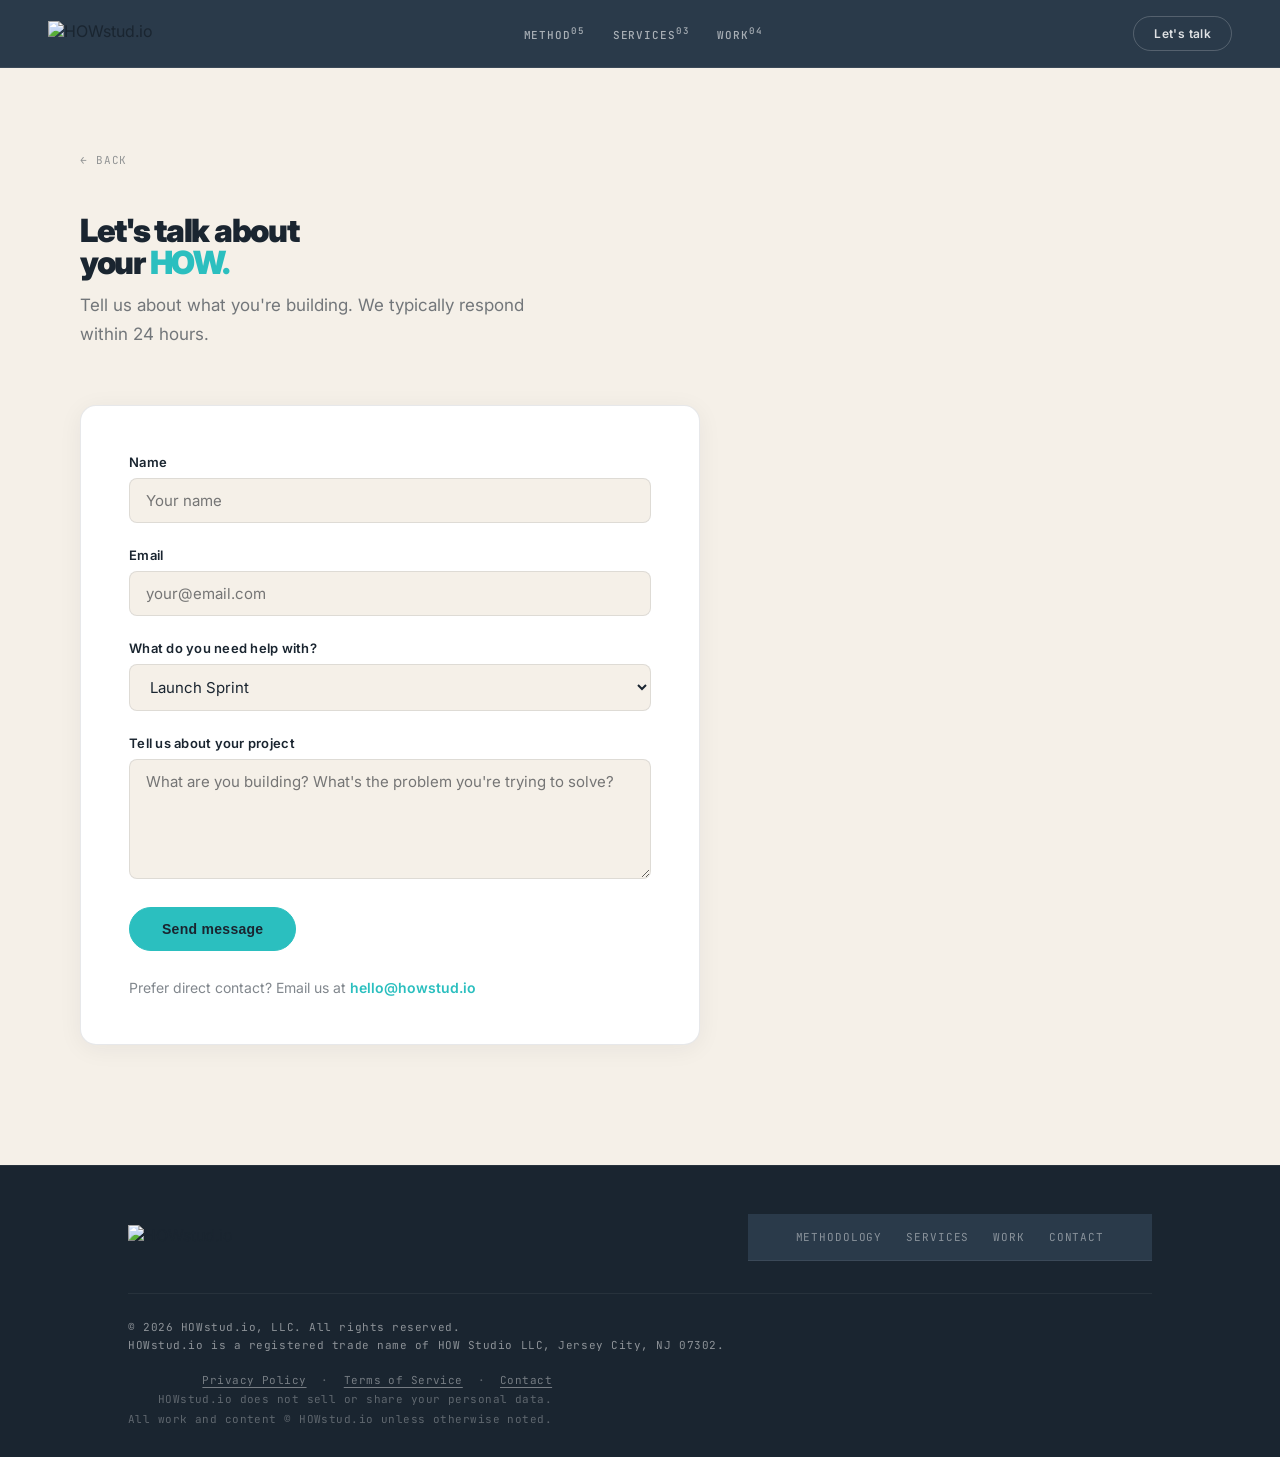
==== contact.html @ 7acf55fa "Add contact.html — v2 design" ====
<!DOCTYPE html>
<html lang="en">
<head>
  <meta charset="utf-8" />
  <meta name="viewport" content="width=device-width, initial-scale=1" />
  <title>Contact — HOWstud.io</title>
  <meta name="description" content="Let's talk about your HOW. Get in touch with HOWstud.io." />
  <link rel="icon" href="assets/how-studio-seal.png">
  <link rel="preconnect" href="https://fonts.googleapis.com">
  <link rel="preconnect" href="https://fonts.gstatic.com" crossorigin>
  <link href="https://fonts.googleapis.com/css2?family=Inter:wght@300;400;500;600;700;800;900&family=JetBrains+Mono:wght@400;500;600" rel="stylesheet">
  <style>
    *, *::before, *::after { box-sizing: border-box; margin: 0; padding: 0; }
    :root {
      --cream: #F5F0E8; --dark: #1A2530; --teal: #2BBFBF;
      --gold: #F5B800; --pink: #E91E8C; --blue: #5BC8E8;
      --navy: #3D4F63; --slate: #2A3A4A;
      --border-light: rgba(26,37,48,0.1);
    }
    html { scroll-behavior: smooth; }
    body { font-family: 'Inter', system-ui, sans-serif; background: var(--cream); color: var(--dark); overflow-x: hidden; -webkit-font-smoothing: antialiased; }
    a { text-decoration: none; color: inherit; }
    nav { position: sticky; top: 0; background: #2A3A4A; border-bottom: 1px solid rgba(255,255,255,0.08); z-index: 200; padding: 16px 48px; display: flex; align-items: center; justify-content: space-between; }
    .nav-logo { height: 26px; width: auto; display: block; }
    .nav-links { display: flex; align-items: center; gap: 28px; }
    .nav-link { font-family: 'JetBrains Mono', monospace; font-size: 11px; font-weight: 500; color: rgba(255,255,255,0.6); letter-spacing: 0.08em; text-transform: uppercase; transition: color 180ms; }
    .nav-link:hover { color: #fff; }
    .nav-cta { padding: 9px 20px; border-radius: 9999px; background: transparent; border: 1px solid rgba(255,255,255,0.2); color: rgba(255,255,255,0.85); font-size: 12px; font-weight: 600; letter-spacing: 0.03em; transition: all 160ms; }
    .nav-cta:hover { border-color: var(--teal); color: var(--teal); }
    .wrap { max-width: 1120px; margin: 0 auto; padding: 0 48px; }
    .page-body { padding: 80px 0 120px; }
    .back-link { font-family: 'JetBrains Mono', monospace; font-size: 11px; color: rgba(26,37,48,0.45); letter-spacing: 0.08em; text-transform: uppercase; display: inline-flex; align-items: center; gap: 8px; margin-bottom: 48px; transition: color 160ms; }
    .back-link:hover { color: var(--dark); }
    .page-hed { font-size: clamp(38px, 4.5vw 60px); font-weight: 900; letter-spacing: -0.04em; line-height: 1.0; color: var(--dark); margin-bottom: 12px; }
    .page-sub { font-size: 17px; color: rgba(26,37,48,0.6); line-height: 1.7; margin-bottom: 56px; max-width: 480px; }
    .form-card { background: #fff; border: 1px solid var(--border-light); border-radius: 16px; padding: 48px; max-width: 620px; box-shadow: 0 4px 24px rgba(26,37,48,0.06); }
    .form-group { margin-bottom: 24px; }
    .form-group label { display: block; font-size: 13px; font-weight: 600; color: var(--dark); letter-spacing: 0.02em; margin-bottom: 8px; }
    .form-group input, .form-group select, .form-group textarea { width: 100%; background: var(--cream); border: 1px solid var(--border-light); border-radius: 8px; padding: 12px 16px; color: var(--dark); font-family: inherit; font-size: 15px; transition: all 200ms; }
    .form-group input:focus, .form-group select:focus, .form-group textarea:focus { outline: none; background: #fff; border-color: var(--teal); box-shadow: 0 0 0 3px rgba(43,191,191,0.12); }
    .form-group textarea { resize: vertical; min-height: 120px; }
    .btn-submit { display: inline-flex; align-items: center; justify-content: center; padding: 13px 32px; border-radius: 9999px; background: var(--teal); color: var(--dark); border: 1px solid var(--teal); font-size: 14px; font-weight: 700; letter-spacing: 0.02em; transition: all 150ms; cursor: pointer; }
    .btn-submit:hover { background: #fff; border-color: #fff; transform: scale(1.02); }
    .contact-alt { margin-top: 28px; font-size: 14px; color: rgba(26,37,48,0.55); }
    .contact-alt a { color: var(--teal); font-weight: 600; }
    footer { background: var(--dark); padding: 48px 0 28px; border-top: 1px solid rgba(255,255,255,0.06); }
    .footer-row { display: flex; justify-content: space-between; align-items: center; margin-bottom: 32px; }
    .footer-logo { height: 24px; width: auto; opacity: 1; }
    .footer-nav { display: flex; gap: 24px; }
    .footer-nav a { font-family: 'JetBrains Mono', monospace; font-size: 11px; color: rgba(255,255,255,0.45); letter-spacing: 0.08em; text-transform: uppercase; transition: color 160ms; }
    .footer-nav a:hover { color: var(--teal); }
    .footer-bottom { display: flex; justify-content: space-between; align-items: flex-start; padding-top: 24px; border-top: 1px solid rgba(255,255,255,0.06); flex-wrap: wrap; gap: 16px; }
    .footer-copy { font-family: 'JetBrains Mono', monospace; font-size: 11px; color: rgba(255,255,255,0.5); letter-spacing: 0.05em; line-height: 1.7; }
    .footer-legal { font-family: 'JetBrains Mono', monospace; font-size: 11px; color: rgba(255,255,255,0.3); letter-spacing: 0.04em; line-height: 1.75; text-align: right; }
    .footer-legal a { color: rgba(255,255,255,0.4); text-decoration: underline; text-underline-offset: 3px; }
    .footer-legal a:hover { color: var(--teal); }
    @media (max-width: 860px) { .wrap { padding: 0 24px; } nav { padding: 14px 24px; } .nav-links { display: none; } .form-card { padding: 32px 24px; } .footer-nav { display: none; } }
  </style>
</head>
<body>
  <nav>
    <img class="nav-logo" src="assets/how-studio-logo-full-wh.png" alt="HOWstud.io" />
    <div class="nav-links">
      <a class="nav-link" href="index.html#hows">Method<sup>05</sup></a>
      <a class="nav-link" href="index.html#services">Services<sup>03</sup></a>
      <a class="nav-link" href="projects.html">Work<sup>04</sup></a>
    </div>
    <a class="nav-cta" href="contact.html">Let's talk</a>
  </nav>
  <div class="wrap page-body">
    <a class="back-link" href="index.html">← Back</a>
    <h1 class="page-hed">Let's talk about<br>your <span style="color:var(--teal)">HOW.</span></h1>
    <p class="page-sub">Tell us about what you're building. We typically respond within 24 hours.</p>
    <div class="form-card">
      <form name="contact" method="POST" action="mailto:hello@howstud.io">
        <div class="form-group">
          <label for="name">Name</label>
          <input id="name" required type="text" name="name" placeholder="Your name">
        </div>
        <div class="form-group">
          <label for="email">Email</label>
          <input id="email" required type="email" name="email" placeholder="your@email.com">
        </div>
        <div class="form-group">
          <label for="topic">What do you need help with?</label>
          <select id="topic" name="topic">
            <option>Launch Sprint</option>
            <option>AI Systems</option>
            <option>Creative Ops</option>
            <option>Not sure yet</option>
            <option>Other</option>
          </select>
        </div>
        <div class="form-group">
          <label for="message">Tell us about your project</label>
          <textarea id="message" required name="message" placeholder="What are you building? What's the problem you're trying to solve?"></textarea>
        </div>
        <button class="btn-submit" type="submit">Send message</button>
      </form>
      <p class="contact-alt">Prefer direct contact? Email us at <a href="mailto:hello@howstud.io">hello@howstud.io</a></p>
    </div>
  </div>
  <footer>
    <div class="wrap">
      <div class="footer-row">
        <img class="footer-logo" src="assets/how-studio-logo-full-wh.png" alt="HOWstud.io" />
        <nav class="footer-nav">
          <a href="index.html#hows">Methodology</a><a href="index.html#services">Services</a><a href="projects.html">Work</a><a href="contact.html">Contact</a>
        </nav>
      </div>
      <div class="footer-bottom">
        <div class="footer-copy">&copy; 2026 HOWstud.io, LLC. All rights reserved.<br>HOWstud.io is a registered trade name of HOW Studio LLC, Jersey City, NJ 07302.</div>
        <div class="footer-legal">
          <a href="privacy.html">Privacy Policy</a> &nbsp;&middot;&nbsp; <a href="terms.html">Terms of Service</a> &nbsp;&middot;&nbsp; <a href="contact.html">Contact</a><br>
          HOWstud.io does not sell or share your personal data.<br>
          All work and content &copy; HOWstud.io unless otherwise noted.
        </div>
      </div>
    </div>
  </footer>
</body>
</html>
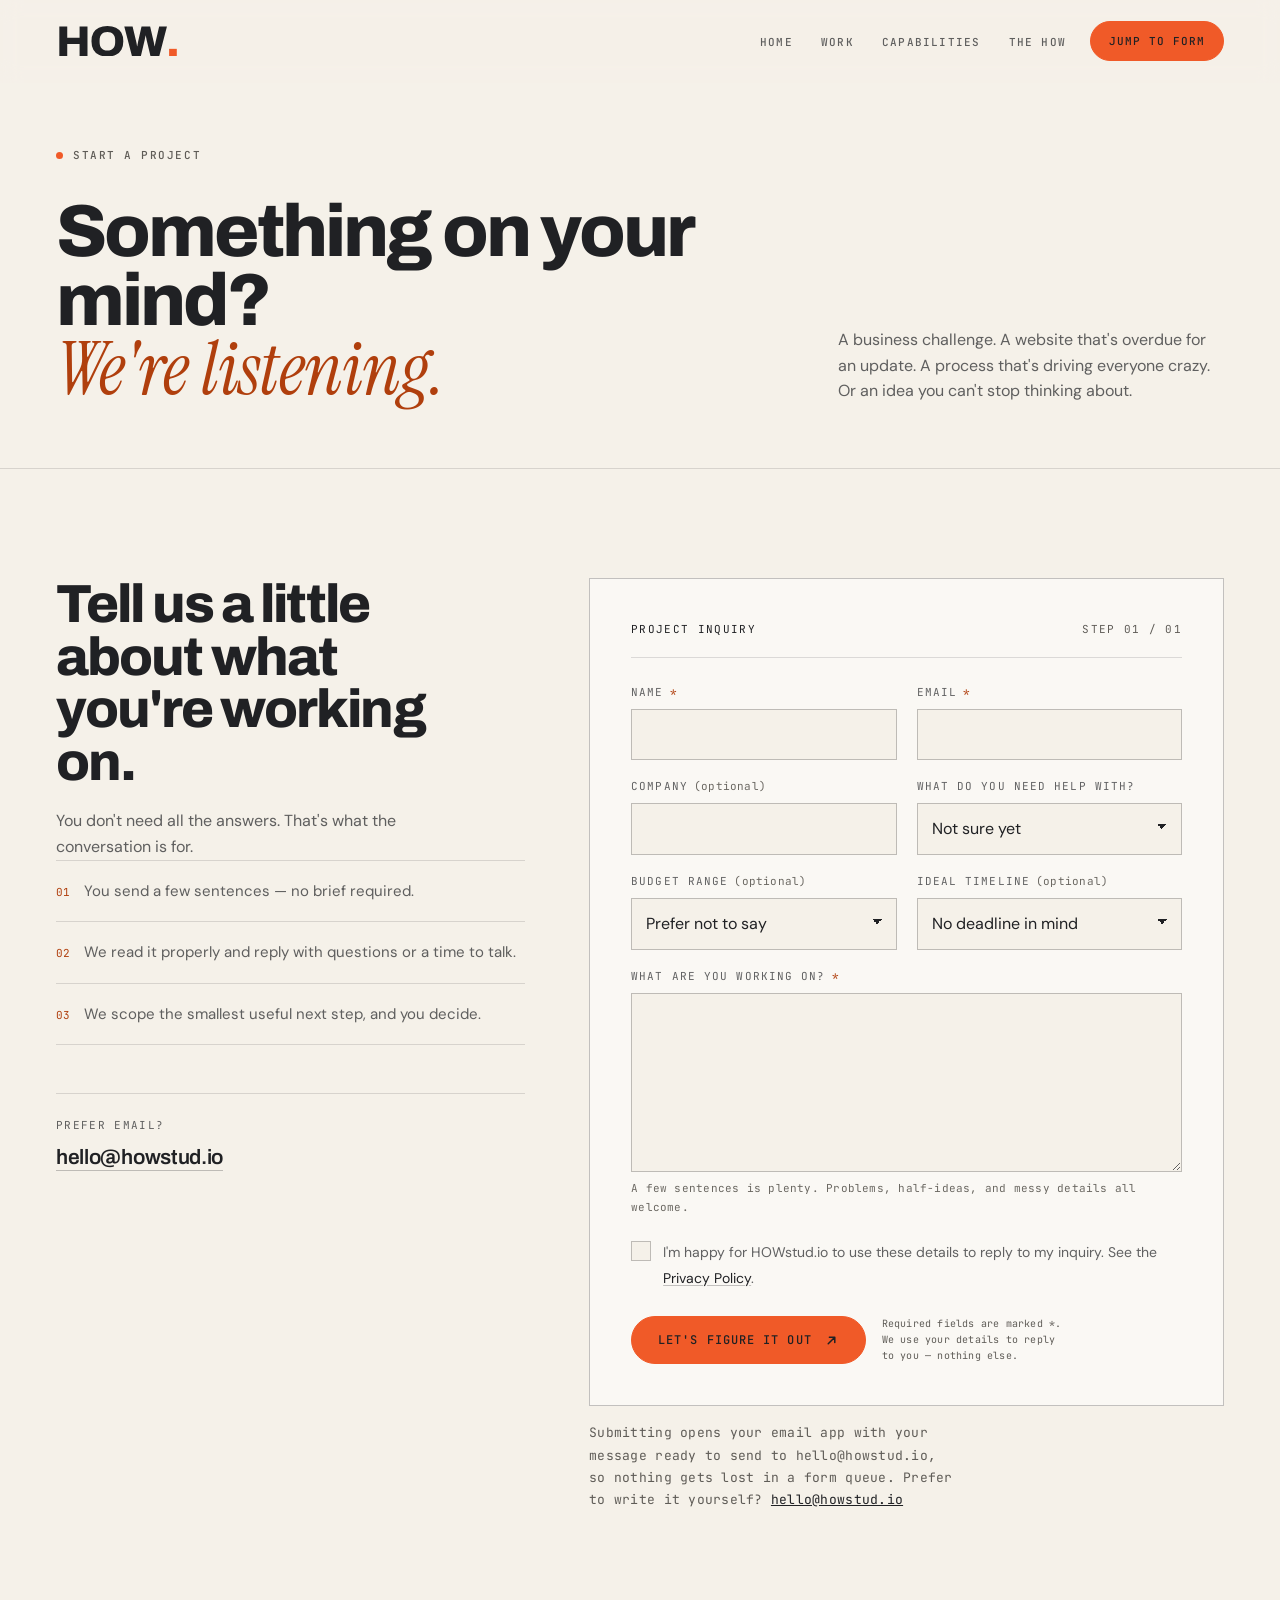
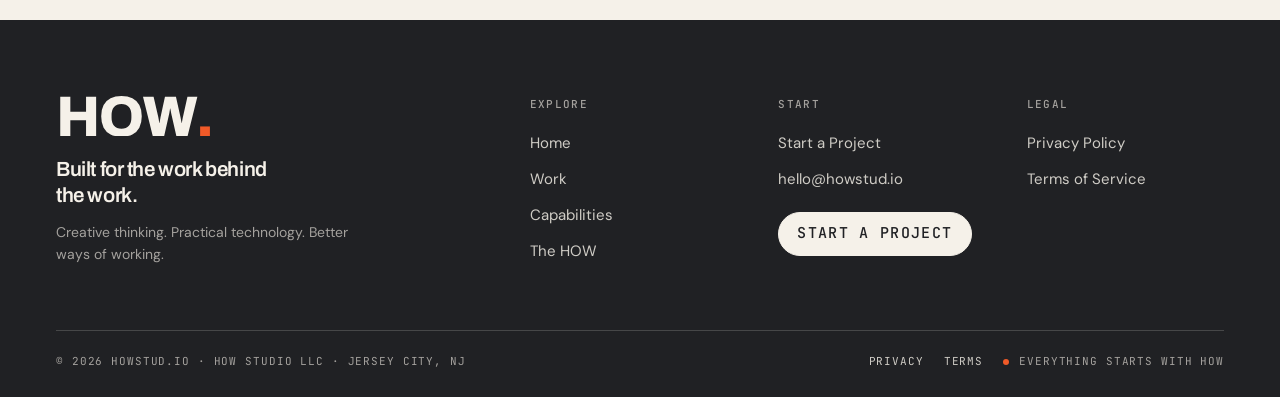
==== commit 5ae2a919: "Rebuild HOWstud.io as full five-page site per v1.0 handoff - Home, Work, Capabilities, The HOW, Star" ====
--- a/contact.html
+++ b/contact.html
@@ -1,122 +1,24 @@
 <!DOCTYPE html>
 <html lang="en">
 <head>
-  <meta charset="utf-8" />
-  <meta name="viewport" content="width=device-width, initial-scale=1" />
-  <title>Contact — HOWstud.io</title>
-  <meta name="description" content="Let's talk about your HOW. Get in touch with HOWstud.io." />
-  <link rel="icon" href="assets/how-studio-seal.png">
-  <link rel="preconnect" href="https://fonts.googleapis.com">
-  <link rel="preconnect" href="https://fonts.gstatic.com" crossorigin>
-  <link href="https://fonts.googleapis.com/css2?family=Inter:wght@300;400;500;600;700;800;900&family=JetBrains+Mono:wght@400;500;600" rel="stylesheet">
-  <style>
-    *, *::before, *::after { box-sizing: border-box; margin: 0; padding: 0; }
-    :root {
-      --cream: #F5F0E8; --dark: #1A2530; --teal: #2BBFBF;
-      --gold: #F5B800; --pink: #E91E8C; --blue: #5BC8E8;
-      --navy: #3D4F63; --slate: #2A3A4A;
-      --border-light: rgba(26,37,48,0.1);
-    }
-    html { scroll-behavior: smooth; }
-    body { font-family: 'Inter', system-ui, sans-serif; background: var(--cream); color: var(--dark); overflow-x: hidden; -webkit-font-smoothing: antialiased; }
-    a { text-decoration: none; color: inherit; }
-    nav { position: sticky; top: 0; background: #2A3A4A; border-bottom: 1px solid rgba(255,255,255,0.08); z-index: 200; padding: 16px 48px; display: flex; align-items: center; justify-content: space-between; }
-    .nav-logo { height: 26px; width: auto; display: block; }
-    .nav-links { display: flex; align-items: center; gap: 28px; }
-    .nav-link { font-family: 'JetBrains Mono', monospace; font-size: 11px; font-weight: 500; color: rgba(255,255,255,0.6); letter-spacing: 0.08em; text-transform: uppercase; transition: color 180ms; }
-    .nav-link:hover { color: #fff; }
-    .nav-cta { padding: 9px 20px; border-radius: 9999px; background: transparent; border: 1px solid rgba(255,255,255,0.2); color: rgba(255,255,255,0.85); font-size: 12px; font-weight: 600; letter-spacing: 0.03em; transition: all 160ms; }
-    .nav-cta:hover { border-color: var(--teal); color: var(--teal); }
-    .wrap { max-width: 1120px; margin: 0 auto; padding: 0 48px; }
-    .page-body { padding: 80px 0 120px; }
-    .back-link { font-family: 'JetBrains Mono', monospace; font-size: 11px; color: rgba(26,37,48,0.45); letter-spacing: 0.08em; text-transform: uppercase; display: inline-flex; align-items: center; gap: 8px; margin-bottom: 48px; transition: color 160ms; }
-    .back-link:hover { color: var(--dark); }
-    .page-hed { font-size: clamp(38px, 4.5vw 60px); font-weight: 900; letter-spacing: -0.04em; line-height: 1.0; color: var(--dark); margin-bottom: 12px; }
-    .page-sub { font-size: 17px; color: rgba(26,37,48,0.6); line-height: 1.7; margin-bottom: 56px; max-width: 480px; }
-    .form-card { background: #fff; border: 1px solid var(--border-light); border-radius: 16px; padding: 48px; max-width: 620px; box-shadow: 0 4px 24px rgba(26,37,48,0.06); }
-    .form-group { margin-bottom: 24px; }
-    .form-group label { display: block; font-size: 13px; font-weight: 600; color: var(--dark); letter-spacing: 0.02em; margin-bottom: 8px; }
-    .form-group input, .form-group select, .form-group textarea { width: 100%; background: var(--cream); border: 1px solid var(--border-light); border-radius: 8px; padding: 12px 16px; color: var(--dark); font-family: inherit; font-size: 15px; transition: all 200ms; }
-    .form-group input:focus, .form-group select:focus, .form-group textarea:focus { outline: none; background: #fff; border-color: var(--teal); box-shadow: 0 0 0 3px rgba(43,191,191,0.12); }
-    .form-group textarea { resize: vertical; min-height: 120px; }
-    .btn-submit { display: inline-flex; align-items: center; justify-content: center; padding: 13px 32px; border-radius: 9999px; background: var(--teal); color: var(--dark); border: 1px solid var(--teal); font-size: 14px; font-weight: 700; letter-spacing: 0.02em; transition: all 150ms; cursor: pointer; }
-    .btn-submit:hover { background: #fff; border-color: #fff; transform: scale(1.02); }
-    .contact-alt { margin-top: 28px; font-size: 14px; color: rgba(26,37,48,0.55); }
-    .contact-alt a { color: var(--teal); font-weight: 600; }
-    footer { background: var(--dark); padding: 48px 0 28px; border-top: 1px solid rgba(255,255,255,0.06); }
-    .footer-row { display: flex; justify-content: space-between; align-items: center; margin-bottom: 32px; }
-    .footer-logo { height: 24px; width: auto; opacity: 1; }
-    .footer-nav { display: flex; gap: 24px; }
-    .footer-nav a { font-family: 'JetBrains Mono', monospace; font-size: 11px; color: rgba(255,255,255,0.45); letter-spacing: 0.08em; text-transform: uppercase; transition: color 160ms; }
-    .footer-nav a:hover { color: var(--teal); }
-    .footer-bottom { display: flex; justify-content: space-between; align-items: flex-start; padding-top: 24px; border-top: 1px solid rgba(255,255,255,0.06); flex-wrap: wrap; gap: 16px; }
-    .footer-copy { font-family: 'JetBrains Mono', monospace; font-size: 11px; color: rgba(255,255,255,0.5); letter-spacing: 0.05em; line-height: 1.7; }
-    .footer-legal { font-family: 'JetBrains Mono', monospace; font-size: 11px; color: rgba(255,255,255,0.3); letter-spacing: 0.04em; line-height: 1.75; text-align: right; }
-    .footer-legal a { color: rgba(255,255,255,0.4); text-decoration: underline; text-underline-offset: 3px; }
-    .footer-legal a:hover { color: var(--teal); }
-    @media (max-width: 860px) { .wrap { padding: 0 24px; } nav { padding: 14px 24px; } .nav-links { display: none; } .form-card { padding: 32px 24px; } .footer-nav { display: none; } }
-  </style>
+<meta charset="utf-8">
+<meta name="viewport" content="width=device-width, initial-scale=1">
+<title>Moved — HOWstud.io</title>
+<meta name="robots" content="noindex, follow">
+<link rel="canonical" href="https://howstud.io/start-a-project.html">
+<meta http-equiv="refresh" content="0; url=start-a-project.html">
+<style>
+  html { font-family: system-ui, -apple-system, 'Segoe UI', sans-serif; background: #f5f1e9; color: #202124; }
+  body { margin: 0; min-height: 100vh; display: grid; place-items: center; text-align: center; padding: 32px; }
+  a { color: #b03f0d; font-weight: 600; }
+  p { font-size: 15px; line-height: 1.6; color: #5f5c57; }
+</style>
 </head>
 <body>
-  <nav>
-    <img class="nav-logo" src="assets/how-studio-logo-full-wh.png" alt="HOWstud.io" />
-    <div class="nav-links">
-      <a class="nav-link" href="index.html#hows">Method<sup>05</sup></a>
-      <a class="nav-link" href="index.html#services">Services<sup>03</sup></a>
-      <a class="nav-link" href="projects.html">Work<sup>04</sup></a>
-    </div>
-    <a class="nav-cta" href="contact.html">Let's talk</a>
-  </nav>
-  <div class="wrap page-body">
-    <a class="back-link" href="index.html">← Back</a>
-    <h1 class="page-hed">Let's talk about<br>your <span style="color:var(--teal)">HOW.</span></h1>
-    <p class="page-sub">Tell us about what you're building. We typically respond within 24 hours.</p>
-    <div class="form-card">
-      <form name="contact" method="POST" action="mailto:hello@howstud.io">
-        <div class="form-group">
-          <label for="name">Name</label>
-          <input id="name" required type="text" name="name" placeholder="Your name">
-        </div>
-        <div class="form-group">
-          <label for="email">Email</label>
-          <input id="email" required type="email" name="email" placeholder="your@email.com">
-        </div>
-        <div class="form-group">
-          <label for="topic">What do you need help with?</label>
-          <select id="topic" name="topic">
-            <option>Launch Sprint</option>
-            <option>AI Systems</option>
-            <option>Creative Ops</option>
-            <option>Not sure yet</option>
-            <option>Other</option>
-          </select>
-        </div>
-        <div class="form-group">
-          <label for="message">Tell us about your project</label>
-          <textarea id="message" required name="message" placeholder="What are you building? What's the problem you're trying to solve?"></textarea>
-        </div>
-        <button class="btn-submit" type="submit">Send message</button>
-      </form>
-      <p class="contact-alt">Prefer direct contact? Email us at <a href="mailto:hello@howstud.io">hello@howstud.io</a></p>
-    </div>
-  </div>
-  <footer>
-    <div class="wrap">
-      <div class="footer-row">
-        <img class="footer-logo" src="assets/how-studio-logo-full-wh.png" alt="HOWstud.io" />
-        <nav class="footer-nav">
-          <a href="index.html#hows">Methodology</a><a href="index.html#services">Services</a><a href="projects.html">Work</a><a href="contact.html">Contact</a>
-        </nav>
-      </div>
-      <div class="footer-bottom">
-        <div class="footer-copy">&copy; 2026 HOWstud.io, LLC. All rights reserved.<br>HOWstud.io is a registered trade name of HOW Studio LLC, Jersey City, NJ 07302.</div>
-        <div class="footer-legal">
-          <a href="privacy.html">Privacy Policy</a> &nbsp;&middot;&nbsp; <a href="terms.html">Terms of Service</a> &nbsp;&middot;&nbsp; <a href="contact.html">Contact</a><br>
-          HOWstud.io does not sell or share your personal data.<br>
-          All work and content &copy; HOWstud.io unless otherwise noted.
-        </div>
-      </div>
-    </div>
-  </footer>
+  <main>
+    <p>This page is now <strong>Start a Project</strong>.</p>
+    <p><a href="start-a-project.html">Continue to Start a Project →</a></p>
+  </main>
+  <script>window.location.replace('start-a-project.html');</script>
 </body>
-</html>+</html>
